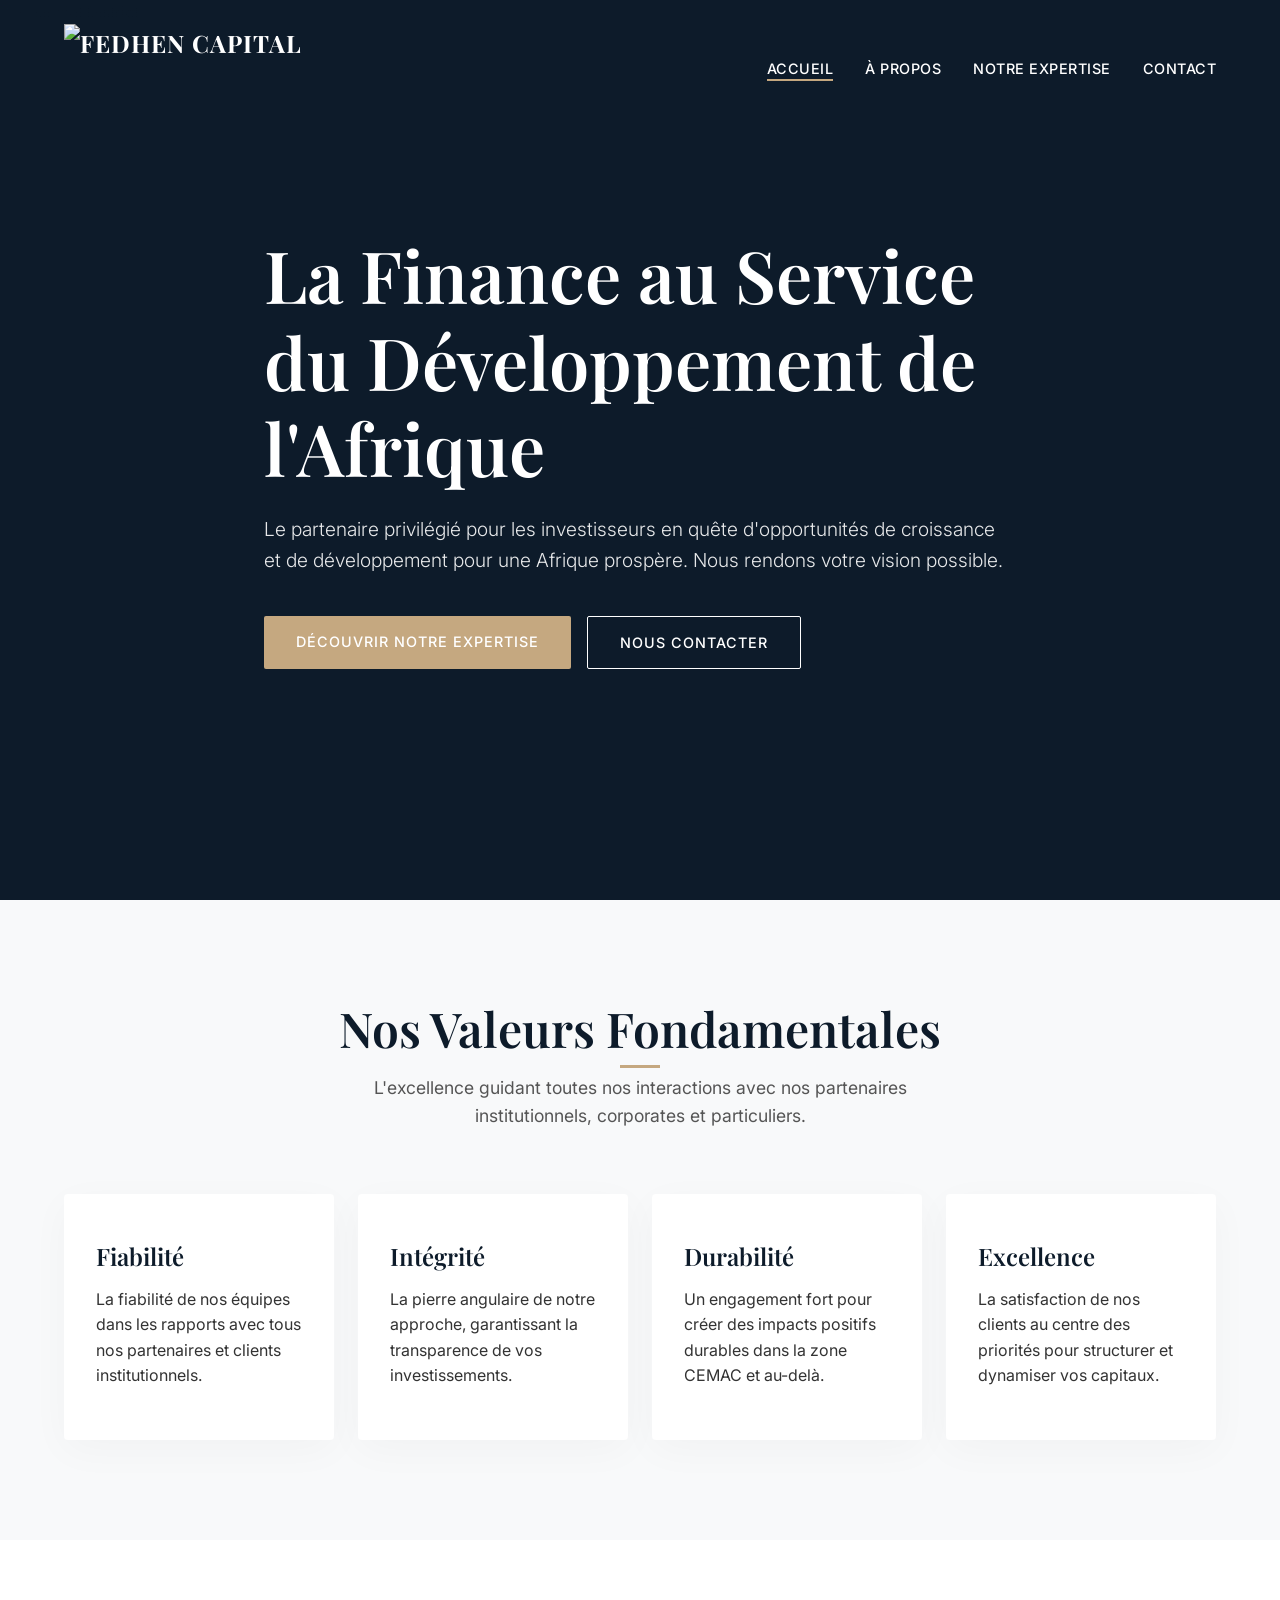
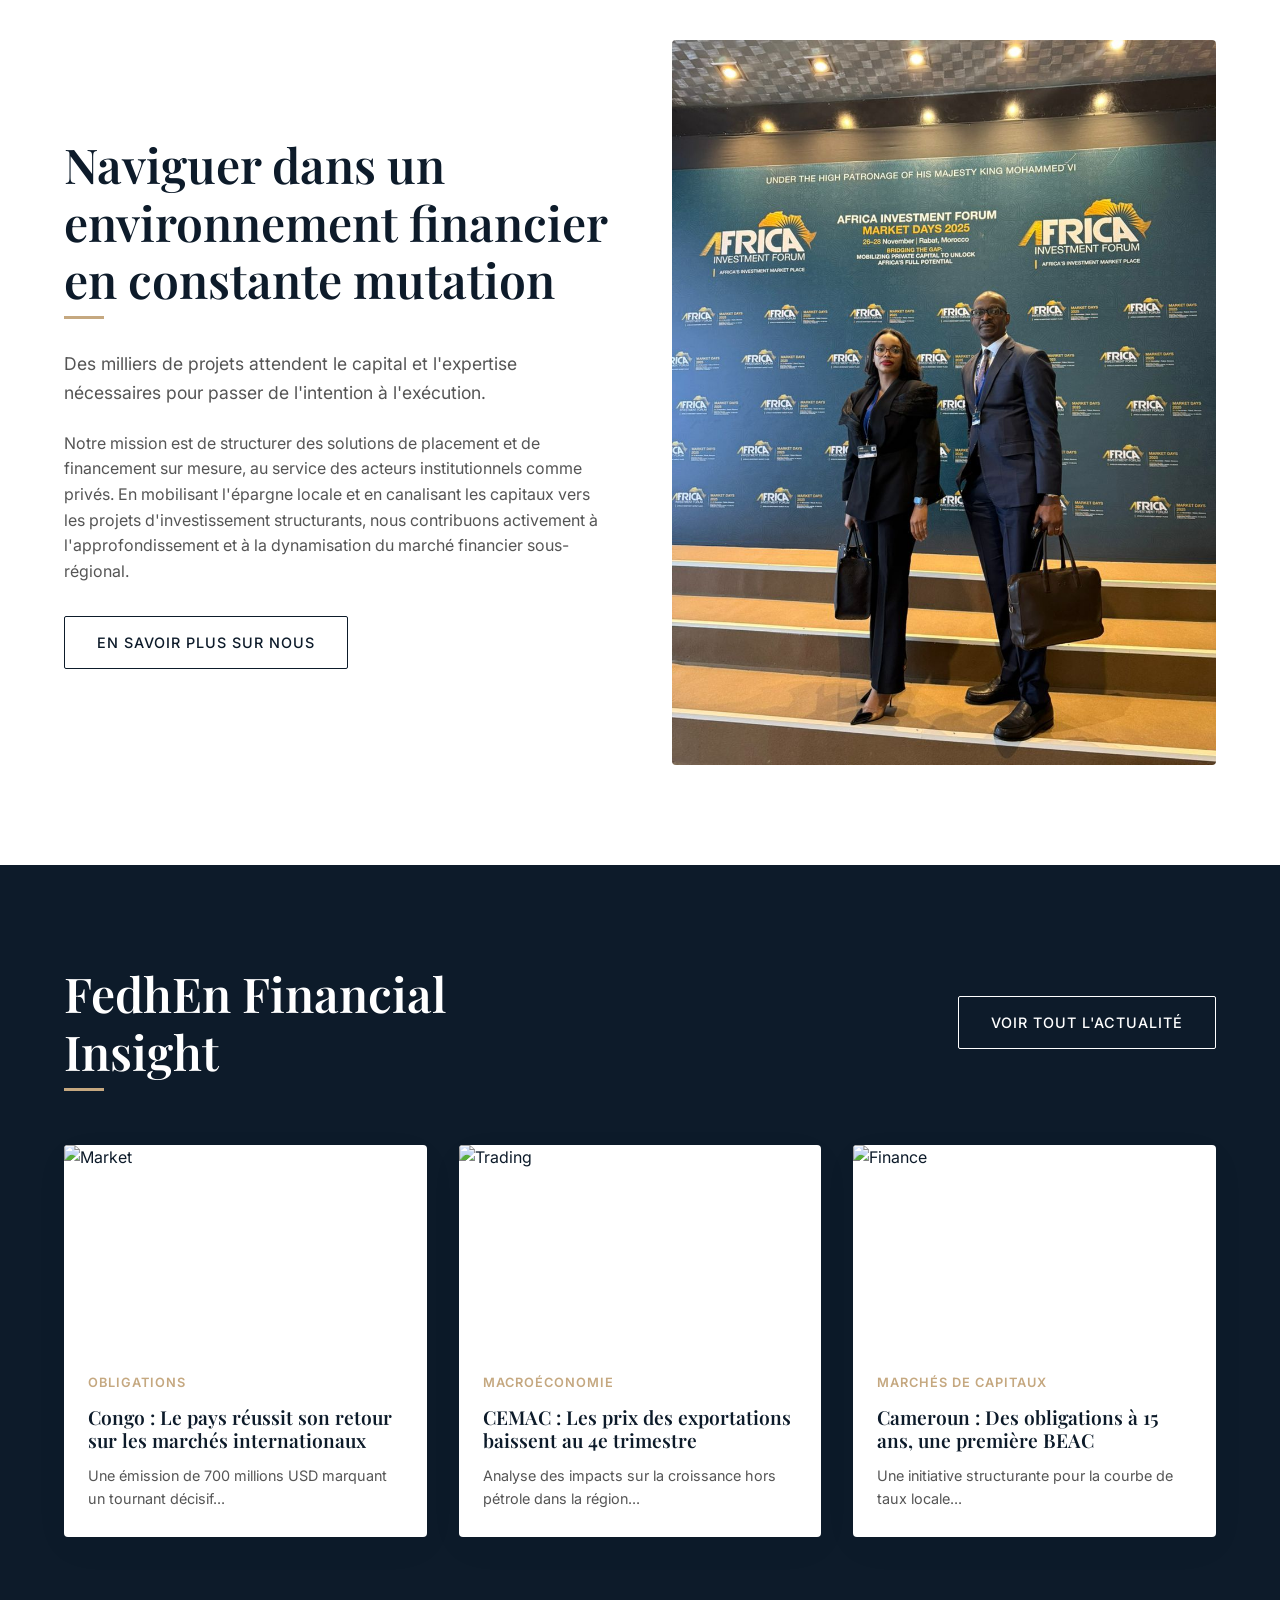
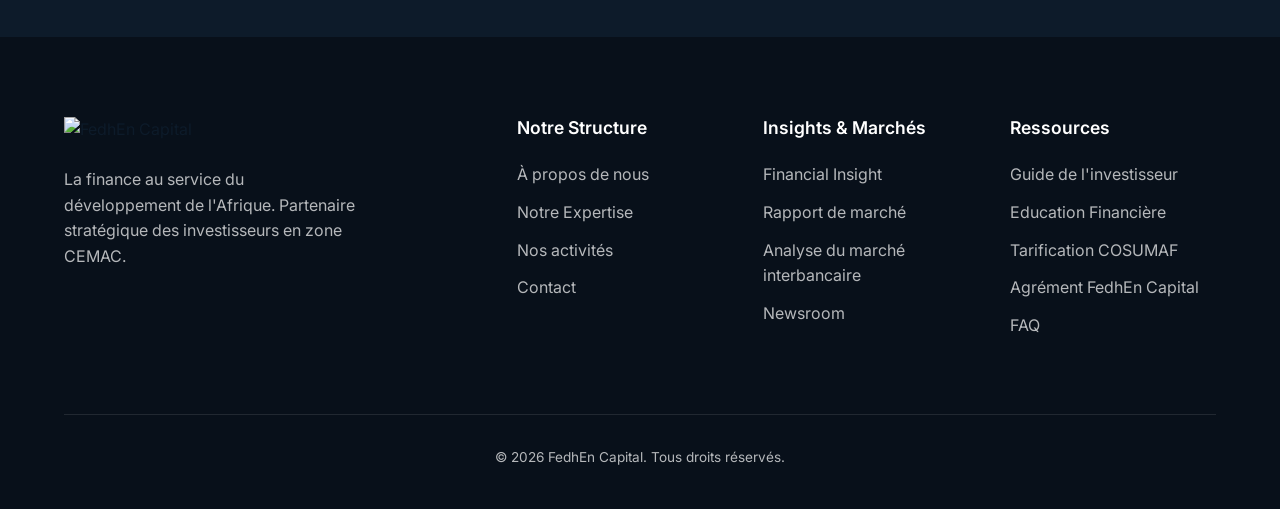
==== index.html @ e78f8519 "temporaire" ====
<!DOCTYPE html>
<html lang="fr">

<head>
    <meta charset="UTF-8">
    <meta name="viewport" content="width=device-width, initial-scale=1.0">
    <title>FedhEn Capital | La Finance au Service de l'Afrique</title>
    <link rel="stylesheet" href="styles.css">
    <!-- Phosphor Icons for premium minimal icons -->
    <script src="https://unpkg.com/@phosphor-icons/web"></script>
</head>

<body>

    <!-- Navigation -->
    <header class="header">
        <div class="container nav-container">
            <a href="index.html" class="logo" style="display: flex; align-items: center;">
                <img src="https://images.squarespace-cdn.com/content/v1/6548c4b282ae2309516428d2/ec15d735-2336-4e97-8e93-943d2e5110cf/FedhEn-logo.png?format=1500w"
                    alt="FedhEn Capital">
            </a>
            <ul class="nav-links">
                <li><a href="index.html" class="nav-link active">Accueil</a></li>
                <li><a href="about.html" class="nav-link">À propos</a></li>
                <li><a href="expertise.html" class="nav-link">Notre Expertise</a></li>
                <li><a href="contact.html" class="nav-link">Contact</a></li>
            </ul>
        </div>
    </header>

    <!-- Hero Section -->
    <section class="hero">
        <!-- Using a placeholder for a high-quality African financial hub image -->
        <img src="https://images.unsplash.com/photo-1579532537598-459ecdaf39cc?ixlib=rb-4.0.3&auto=format&fit=crop&w=2000&q=80"
            alt="Financial District" class="hero-bg">
        <div class="hero-overlay"></div>
        <div class="container hero-content">
            <h1 class="hero-title">La Finance au Service du Développement de l'Afrique</h1>
            <p class="hero-subtitle">Le partenaire privilégié pour les investisseurs en quête d'opportunités de
                croissance et de développement pour une Afrique prospère. Nous rendons votre vision possible.</p>
            <div class="hero-actions">
                <a href="expertise.html" class="btn btn-primary">Découvrir notre expertise</a>
                <a href="contact.html" class="btn btn-outline">Nous contacter</a>
            </div>
        </div>
    </section>

    <!-- Nos Valeurs Section -->
    <section class="section section-bg-light">
        <div class="container">
            <div class="section-header animate-on-scroll">
                <h2 class="section-title">Nos Valeurs Fondamentales</h2>
                <p class="section-subtitle">L'excellence guidant toutes nos interactions avec nos partenaires
                    institutionnels, corporates et particuliers.</p>
            </div>

            <div class="grid-4">
                <div class="value-card animate-on-scroll">
                    <i class="ph ph-shield-check value-icon"></i>
                    <h3 class="value-title">Fiabilité</h3>
                    <p>La fiabilité de nos équipes dans les rapports avec tous nos partenaires et clients
                        institutionnels.</p>
                </div>
                <div class="value-card animate-on-scroll" style="transition-delay: 0.1s">
                    <i class="ph ph-scales value-icon"></i>
                    <h3 class="value-title">Intégrité</h3>
                    <p>La pierre angulaire de notre approche, garantissant la transparence de vos investissements.</p>
                </div>
                <div class="value-card animate-on-scroll" style="transition-delay: 0.2s">
                    <i class="ph ph-leaf value-icon"></i>
                    <h3 class="value-title">Durabilité</h3>
                    <p>Un engagement fort pour créer des impacts positifs durables dans la zone CEMAC et au-delà.</p>
                </div>
                <div class="value-card animate-on-scroll" style="transition-delay: 0.3s">
                    <i class="ph ph-star value-icon"></i>
                    <h3 class="value-title">Excellence</h3>
                    <p>La satisfaction de nos clients au centre des priorités pour structurer et dynamiser vos capitaux.
                    </p>
                </div>
            </div>
        </div>
    </section>

    <!-- Mission Section -->
    <section class="section">
        <div class="container grid-2">
            <div class="animate-on-scroll">
                <h2 class="section-title left-align">Naviguer dans un environnement financier en constante mutation</h2>
                <br><br>
                <p style="margin-bottom: 24px; font-size: 1.1rem; color: var(--text-secondary);">
                    Des milliers de projets attendent le capital et l'expertise nécessaires pour passer de l'intention à
                    l'exécution.
                </p>
                <p style="margin-bottom: 32px; color: var(--text-secondary);">
                    Notre mission est de structurer des solutions de placement et de financement sur
                    mesure, au service des acteurs institutionnels comme privés. En mobilisant l'épargne locale et en
                    canalisant les capitaux vers les projets d'investissement structurants, nous contribuons activement
                    à l'approfondissement et à la dynamisation du marché financier sous-régional.
                </p>
                <a href="about.html" class="btn btn-outline-dark">En savoir plus sur nous</a>
            </div>
            <div class="image-block animate-on-scroll" style="transition-delay: 0.2s">
                <img src="1764606847807.jpg" alt="Corporate Team">
            </div>
        </div>
    </section>

    <!-- Insights Preview Section -->
    <section class="section section-bg-dark">
        <div class="container">
            <div class="grid-2 align-items-center" style="margin-bottom: 64px;">
                <h2 class="section-title left-align" style="margin-bottom: 0;">FedhEn Financial Insight</h2>
                <div style="text-align: right;">
                    <a href="#" class="btn btn-outline">Voir tout l'actualité</a>
                </div>
            </div>

            <div class="grid-3">
                <!-- Insight 1 -->
                <a href="#" class="value-card animate-on-scroll"
                    style="padding: 0; overflow: hidden; display: flex; flex-direction: column; background: var(--bg-white);">
                    <img src="https://images.unsplash.com/photo-1526304640581-d334cdbbf45e?ixlib=rb-4.0.3&auto=format&fit=crop&w=600&q=80"
                        alt="Market" style="height: 200px; object-fit: cover;">
                    <div style="padding: 24px;">
                        <span
                            style="color: var(--accent-gold); font-size: 0.8rem; font-weight: 600; text-transform: uppercase; letter-spacing: 1px;">Obligations</span>
                        <h3 style="color: var(--primary-color); font-size: 1.2rem; margin: 12px 0;">Congo : Le pays
                            réussit son retour sur les marchés internationaux</h3>
                        <p style="color: var(--text-secondary); font-size: 0.9rem;">Une émission de 700 millions USD
                            marquant un tournant décisif...</p>
                    </div>
                </a>

                <!-- Insight 2 -->
                <a href="#" class="value-card animate-on-scroll"
                    style="transition-delay: 0.1s; padding: 0; overflow: hidden; display: flex; flex-direction: column; background: var(--bg-white);">
                    <img src="https://images.unsplash.com/photo-1611974789855-9c2a0a7236a3?ixlib=rb-4.0.3&auto=format&fit=crop&w=600&q=80"
                        alt="Trading" style="height: 200px; object-fit: cover;">
                    <div style="padding: 24px;">
                        <span
                            style="color: var(--accent-gold); font-size: 0.8rem; font-weight: 600; text-transform: uppercase; letter-spacing: 1px;">Macroéconomie</span>
                        <h3 style="color: var(--primary-color); font-size: 1.2rem; margin: 12px 0;">CEMAC : Les prix des
                            exportations baissent au 4e trimestre</h3>
                        <p style="color: var(--text-secondary); font-size: 0.9rem;">Analyse des impacts sur la
                            croissance hors pétrole dans la région...</p>
                    </div>
                </a>

                <!-- Insight 3 -->
                <a href="#" class="value-card animate-on-scroll"
                    style="transition-delay: 0.2s; padding: 0; overflow: hidden; display: flex; flex-direction: column; background: var(--bg-white);">
                    <img src="https://images.unsplash.com/photo-1542744173-8e7e53415bb0?ixlib=rb-4.0.3&auto=format&fit=crop&w=600&q=80"
                        alt="Finance" style="height: 200px; object-fit: cover;">
                    <div style="padding: 24px;">
                        <span
                            style="color: var(--accent-gold); font-size: 0.8rem; font-weight: 600; text-transform: uppercase; letter-spacing: 1px;">Marchés
                            de Capitaux</span>
                        <h3 style="color: var(--primary-color); font-size: 1.2rem; margin: 12px 0;">Cameroun : Des
                            obligations à 15 ans, une première BEAC</h3>
                        <p style="color: var(--text-secondary); font-size: 0.9rem;">Une initiative structurante pour la
                            courbe de taux locale...</p>
                    </div>
                </a>
            </div>
        </div>
    </section>

    <!-- Footer -->
    <footer class="footer">
        <div class="container">
            <div class="footer-top">
                <div>
                    <a href="index.html" style="display: block; margin-bottom: 24px;">
                        <img src="https://images.squarespace-cdn.com/content/v1/6548c4b282ae2309516428d2/ec15d735-2336-4e97-8e93-943d2e5110cf/FedhEn-logo.png?format=1500w"
                            alt="FedhEn Capital" style="height: 48px; object-fit: contain;">
                    </a>
                    <p style="max-width: 300px; margin-bottom: 24px;">La finance au service du développement de
                        l'Afrique. Partenaire stratégique des investisseurs en zone CEMAC.</p>
                    <div style="display: flex; gap: 16px;">
                        <a href="https://www.linkedin.com/company/fedhen-capital" target="_blank"
                            rel="noopener noreferrer"
                            style="color: #ffffff; text-decoration: none; opacity: 0.8; transition: opacity 0.3s;"
                            onmouseover="this.style.opacity='1'" onmouseout="this.style.opacity='0.8'">
                            <i class="ph ph-linkedin-logo" style="font-size: 1.5rem;"></i>
                        </a>
                        <a href="https://x.com/fedhencapital/" target="_blank" rel="noopener noreferrer"
                            style="color: #ffffff; text-decoration: none; opacity: 0.8; transition: opacity 0.3s;"
                            onmouseover="this.style.opacity='1'" onmouseout="this.style.opacity='0.8'">
                            <i class="ph ph-x-logo" style="font-size: 1.5rem;"></i>
                        </a>
                        <a href="https://www.youtube.com/channel/UCZLMgZ0n9Mt7yTv1BQsB52A" target="_blank"
                            rel="noopener noreferrer"
                            style="color: #ffffff; text-decoration: none; opacity: 0.8; transition: opacity 0.3s;"
                            onmouseover="this.style.opacity='1'" onmouseout="this.style.opacity='0.8'">
                            <i class="ph ph-youtube-logo" style="font-size: 1.5rem;"></i>
                        </a>
                    </div>
                </div>
                <div>
                    <h4 class="footer-title">Notre Structure</h4>
                    <ul class="footer-links">
                        <li><a href="about.html">À propos de nous</a></li>
                        <li><a href="expertise.html">Notre Expertise</a></li>
                        <li><a href="#">Nos activités</a></li>
                        <li><a href="contact.html">Contact</a></li>
                    </ul>
                </div>
                <div>
                    <h4 class="footer-title">Insights & Marchés</h4>
                    <ul class="footer-links">
                        <li><a href="#">Financial Insight</a></li>
                        <li><a href="#">Rapport de marché</a></li>
                        <li><a href="#">Analyse du marché interbancaire</a></li>
                        <li><a href="#">Newsroom</a></li>
                    </ul>
                </div>
                <div>
                    <h4 class="footer-title">Ressources</h4>
                    <ul class="footer-links">
                        <li><a href="#">Guide de l'investisseur</a></li>
                        <li><a href="#">Education Financière</a></li>
                        <li><a href="INSTRUCTION-COSUMAF-N23-24-DU-18-JUILLET-2024-PORTANT-TARIFICATION-APPLICABLE-SUR-LE-MARCHE-FINANCIE.pdf"
                                target="_blank">Tarification
                                COSUMAF</a></li>
                        <li><a href="Agrément+FEDHEN+CAPITAL.pdf" target="_blank">Agrément FedhEn Capital</a></li>
                        <li><a href="#">FAQ</a></li>
                    </ul>
                </div>
            </div>
            <div class="footer-bottom">
                <p>&copy; 2026 FedhEn Capital. Tous droits réservés.</p>
            </div>
        </div>
    </footer>

    <script src="script.js"></script>
</body>

</html>
---- styles.css ----
@import url('https://fonts.googleapis.com/css2?family=Inter:wght@300;400;500;600&family=Playfair+Display:ital,wght@0,400;0,600;0,700;1,400&display=swap');

:root {
  /* Premium Color Palette */
  --primary-color: #0d1b2a;
  /* Deep Navy / Slate */
  --secondary-color: #1b263b;
  /* Lighter Navy */
  --accent-gold: #c5a880;
  /* Refined Metallic Gold */
  --accent-gold-hover: #b4966d;
  --text-primary: #333333;
  --text-secondary: #555555;
  --bg-light: #f8f9fa;
  --bg-white: #ffffff;

  /* Typography */
  --font-heading: 'Playfair Display', serif;
  --font-body: 'Inter', sans-serif;

  /* Spacing */
  --section-padding: 100px 0;
  --container-width: 1200px;

  /* Transitions */
  --transition-smooth: all 0.3s cubic-bezier(0.25, 0.8, 0.25, 1);
}

/* Base Styles */
* {
  margin: 0;
  padding: 0;
  box-sizing: border-box;
}

body {
  font-family: var(--font-body);
  color: var(--text-primary);
  line-height: 1.6;
  background-color: var(--bg-white);
  -webkit-font-smoothing: antialiased;
}

h1,
h2,
h3,
h4,
h5,
h6 {
  font-family: var(--font-heading);
  color: var(--primary-color);
  font-weight: 600;
  line-height: 1.2;
}

a {
  text-decoration: none;
  color: var(--primary-color);
  transition: var(--transition-smooth);
}

/* Layout Utilities */
.container {
  width: 100%;
  max-width: var(--container-width);
  margin: 0 auto;
  padding: 0 24px;
}

.section {
  padding: var(--section-padding);
}

.section-bg-light {
  background-color: var(--bg-light);
}

.section-bg-dark {
  background-color: var(--primary-color);
  color: var(--bg-white);
}

.section-bg-dark h2,
.section-bg-dark h3 {
  color: var(--bg-white);
}

/* Header & Navigation */
.header {
  position: fixed;
  top: 0;
  left: 0;
  width: 100%;
  padding: 24px 0;
  z-index: 1000;
  background: transparent;
  transition: var(--transition-smooth);
}

.header.scrolled {
  background: var(--bg-white);
  padding: 16px 0;
  box-shadow: 0 4px 20px rgba(0, 0, 0, 0.05);
}

.header.scrolled .nav-link {
  color: var(--primary-color);
}

.header.scrolled .logo {
  color: var(--primary-color);
}

.nav-container {
  display: flex;
  justify-content: space-between;
  align-items: center;
}

.logo {
  font-family: var(--font-heading);
  font-size: 1.5rem;
  font-weight: 700;
  color: var(--bg-white);
  text-transform: uppercase;
  letter-spacing: 1px;
}

.logo img {
  height: 90px;
  object-fit: contain;
  transition: var(--transition-smooth);
}

.header.scrolled .logo img {
  height: 48px;
}

.logo span {
  color: var(--accent-gold);
}

.nav-links {
  display: flex;
  gap: 32px;
  list-style: none;
}

.nav-link {
  font-size: 0.9rem;
  font-weight: 500;
  color: var(--bg-white);
  text-transform: uppercase;
  letter-spacing: 0.5px;
  position: relative;
}

.nav-link::after {
  content: '';
  position: absolute;
  bottom: -4px;
  left: 0;
  width: 0;
  height: 2px;
  background-color: var(--accent-gold);
  transition: var(--transition-smooth);
}

.nav-link:hover::after,
.nav-link.active::after {
  width: 100%;
}

/* Buttons */
.btn {
  display: inline-block;
  padding: 14px 32px;
  font-size: 0.9rem;
  font-weight: 500;
  text-transform: uppercase;
  letter-spacing: 1px;
  border-radius: 2px;
  cursor: pointer;
  transition: var(--transition-smooth);
  border: none;
  font-family: var(--font-body);
}

.btn-primary {
  background-color: var(--accent-gold);
  color: var(--bg-white);
}

.btn-primary:hover {
  background-color: var(--accent-gold-hover);
  transform: translateY(-2px);
  box-shadow: 0 10px 20px rgba(197, 168, 128, 0.2);
}

.btn-outline {
  background-color: transparent;
  color: var(--bg-white);
  border: 1px solid var(--bg-white);
}

.btn-outline:hover {
  background-color: var(--bg-white);
  color: var(--primary-color);
}

.btn-outline-dark {
  background-color: transparent;
  color: var(--primary-color);
  border: 1px solid var(--primary-color);
}

.btn-outline-dark:hover {
  background-color: var(--primary-color);
  color: var(--bg-white);
}

/* Hero Section */
.hero {
  height: 100vh;
  min-height: 600px;
  display: flex;
  align-items: center;
  position: relative;
  background-color: var(--primary-color);
  overflow: hidden;
}

.hero-bg {
  position: absolute;
  top: 0;
  left: 0;
  width: 100%;
  height: 100%;
  object-fit: cover;
  opacity: 0.4;
  /* Dark gradient effect instead of heavy yellow filter */
  mix-blend-mode: overlay;
}

.hero-overlay {
  position: absolute;
  top: 0;
  left: 0;
  width: 100%;
  height: 100%;
  background: linear-gradient(90deg, var(--primary-color) 0%, rgba(13, 27, 42, 0.7) 100%);
}

.hero-content {
  position: relative;
  z-index: 10;
  max-width: 800px;
  color: var(--bg-white);
}

.hero-title {
  font-size: 4.5rem;
  margin-bottom: 24px;
  color: var(--bg-white);
  animation: fadeInUp 1s ease-out;
}

.hero-subtitle {
  font-size: 1.2rem;
  font-weight: 300;
  margin-bottom: 40px;
  color: rgba(255, 255, 255, 0.9);
  animation: fadeInUp 1s ease-out 0.2s backwards;
}

.hero-actions {
  display: flex;
  gap: 16px;
  animation: fadeInUp 1s ease-out 0.4s backwards;
}

/* Sections */
.section-header {
  text-align: center;
  margin-bottom: 64px;
}

.section-title {
  font-size: 3rem;
  margin-bottom: 16px;
  position: relative;
  display: inline-block;
}

.section-title::after {
  content: '';
  position: absolute;
  bottom: -10px;
  left: 50%;
  transform: translateX(-50%);
  width: 40px;
  height: 3px;
  background-color: var(--accent-gold);
}

.section-title.left-align {
  text-align: left;
}

.section-title.left-align::after {
  left: 0;
  transform: none;
}

.section-subtitle {
  font-size: 1.1rem;
  color: var(--text-secondary);
  max-width: 600px;
  margin: 0 auto;
}

/* Grid Layouts */
.grid-2 {
  display: grid;
  grid-template-columns: 1fr 1fr;
  gap: 64px;
  align-items: center;
}

.grid-3 {
  display: grid;
  grid-template-columns: repeat(3, 1fr);
  gap: 32px;
}

.grid-4 {
  display: grid;
  grid-template-columns: repeat(4, 1fr);
  gap: 24px;
}

/* Cards */
.value-card {
  background: var(--bg-white);
  padding: 48px 32px;
  border-radius: 4px;
  box-shadow: 0 10px 40px rgba(0, 0, 0, 0.03);
  transition: var(--transition-smooth);
  border-bottom: 3px solid transparent;
  height: 100%;
}

.value-card:hover {
  transform: translateY(-10px);
  border-bottom-color: var(--accent-gold);
  box-shadow: 0 20px 40px rgba(0, 0, 0, 0.08);
}

.value-icon {
  font-size: 2.5rem;
  color: var(--accent-gold);
  margin-bottom: 24px;
}

.value-title {
  font-size: 1.5rem;
  margin-bottom: 16px;
}

/* Image With Text Block */
.image-block {
  position: relative;
  border-radius: 4px;
  overflow: hidden;
}

.image-block img {
  width: 100%;
  height: auto;
  display: block;
}

/* Stats / Highlights */
.stat-box {
  text-align: center;
  padding: 32px;
  border-right: 1px solid rgba(255, 255, 255, 0.1);
}

.stat-box:last-child {
  border-right: none;
}

.stat-number {
  font-family: var(--font-heading);
  font-size: 3.5rem;
  color: var(--accent-gold);
  margin-bottom: 8px;
}

.stat-label {
  font-size: 0.9rem;
  text-transform: uppercase;
  letter-spacing: 1px;
}

/* Footer */
.footer {
  background-color: #08101a;
  color: rgba(255, 255, 255, 0.7);
  padding: 80px 0 40px;
}

.footer-top {
  display: grid;
  grid-template-columns: 2fr 1fr 1fr 1fr;
  gap: 40px;
  margin-bottom: 64px;
}

.footer-logo {
  font-family: var(--font-heading);
  font-size: 1.5rem;
  color: var(--bg-white);
  margin-bottom: 24px;
}

.footer-logo span {
  color: var(--accent-gold);
}

.footer-title {
  color: var(--bg-white);
  font-size: 1.1rem;
  margin-bottom: 24px;
  font-family: var(--font-body);
}

.footer-links {
  list-style: none;
}

.footer-links li {
  margin-bottom: 12px;
}

.footer-links a {
  color: rgba(255, 255, 255, 0.7);
}

.footer-links a:hover {
  color: var(--accent-gold);
}

.footer-bottom {
  text-align: center;
  padding-top: 32px;
  border-top: 1px solid rgba(255, 255, 255, 0.1);
  font-size: 0.85rem;
}

/* Animations */
@keyframes fadeInUp {
  from {
    opacity: 0;
    transform: translateY(30px);
  }

  to {
    opacity: 1;
    transform: translateY(0);
  }
}

.animate-on-scroll {
  opacity: 0;
  transform: translateY(30px);
  transition: all 0.8s cubic-bezier(0.25, 0.8, 0.25, 1);
}

.animate-on-scroll.visible {
  opacity: 1;
  transform: translateY(0);
}

/* Responsive */
@media (max-width: 992px) {
  .hero-title {
    font-size: 3.5rem;
  }

  .grid-2,
  .grid-4 {
    grid-template-columns: 1fr 1fr;
  }

  .footer-top {
    grid-template-columns: 1fr 1fr;
  }
}

@media (max-width: 768px) {
  .hero-title {
    font-size: 2.5rem;
  }

  .nav-links {
    display: none;
    /* Add mobile menu later */
  }

  .grid-2,
  .grid-3,
  .grid-4 {
    grid-template-columns: 1fr;
  }

  .footer-top {
    grid-template-columns: 1fr;
  }

  .section-padding {
    padding: 60px 0;
  }

  .section-title {
    font-size: 2.5rem;
  }
}
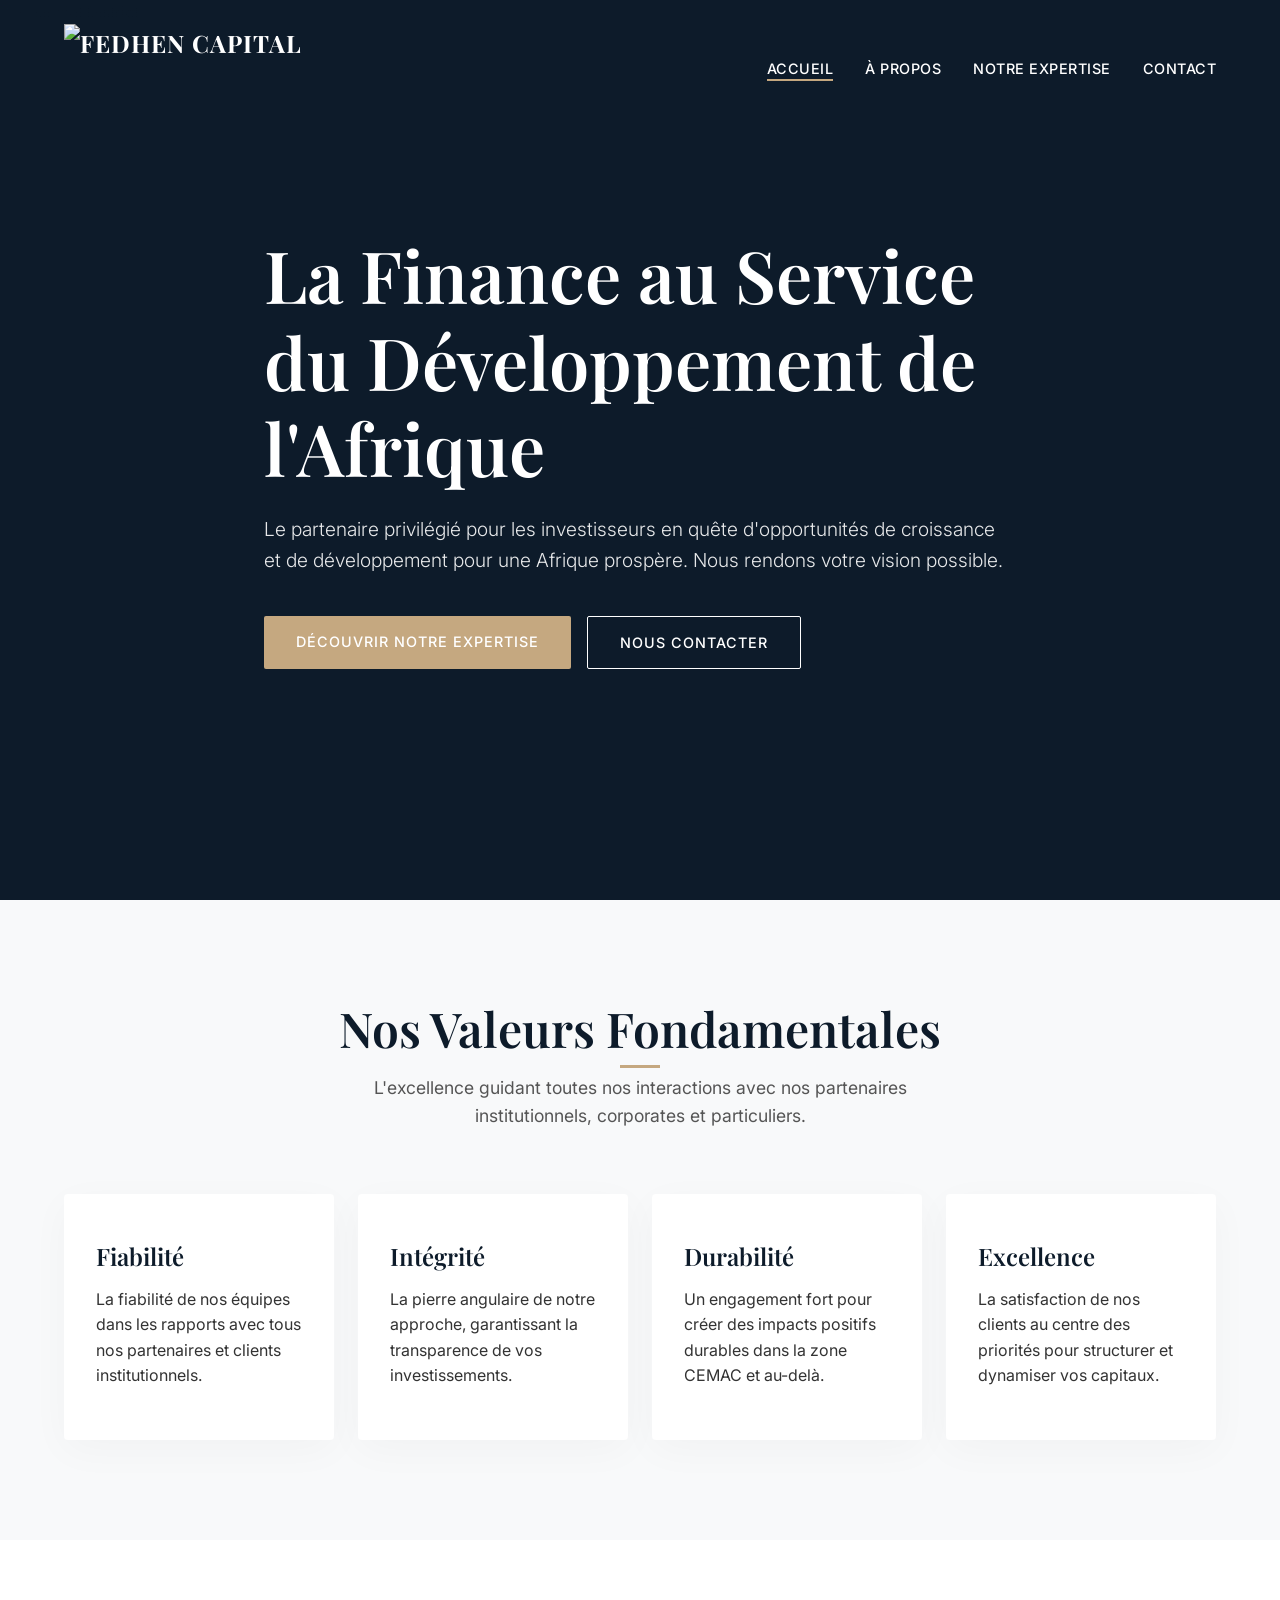
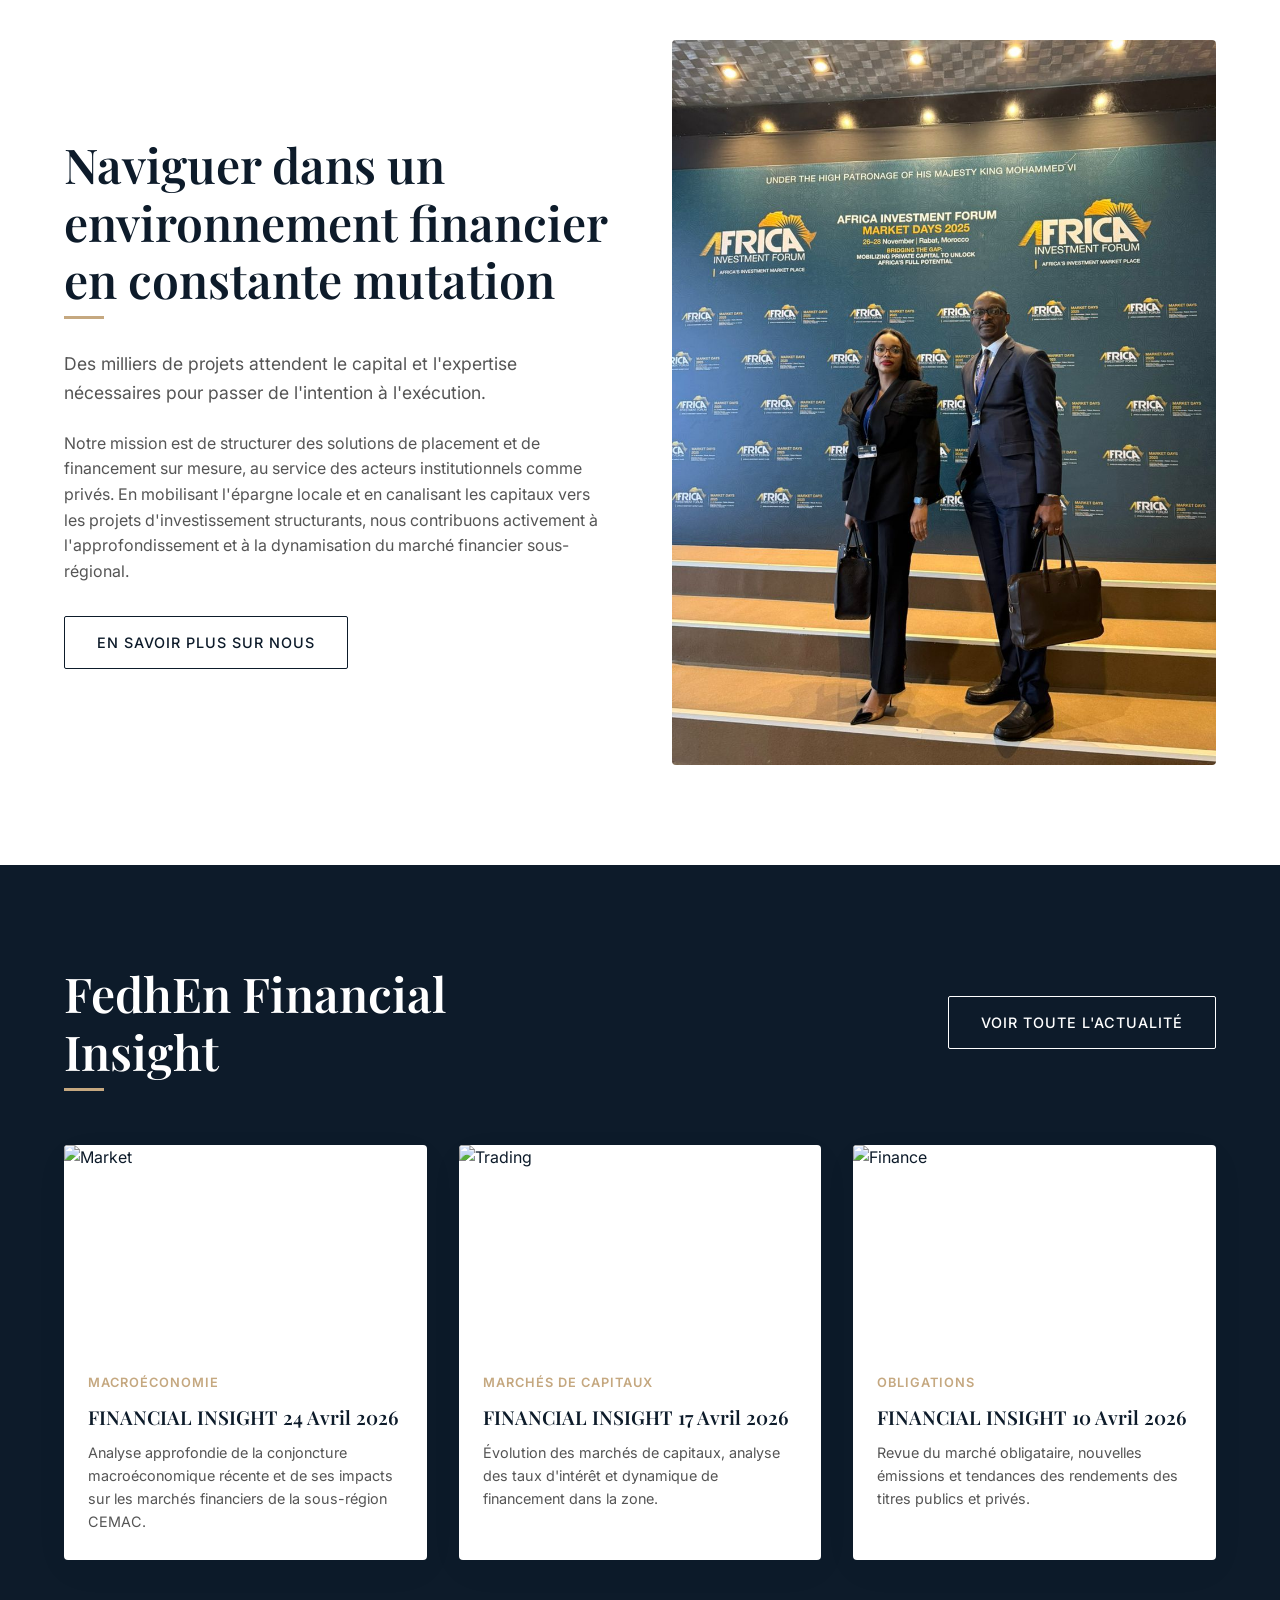
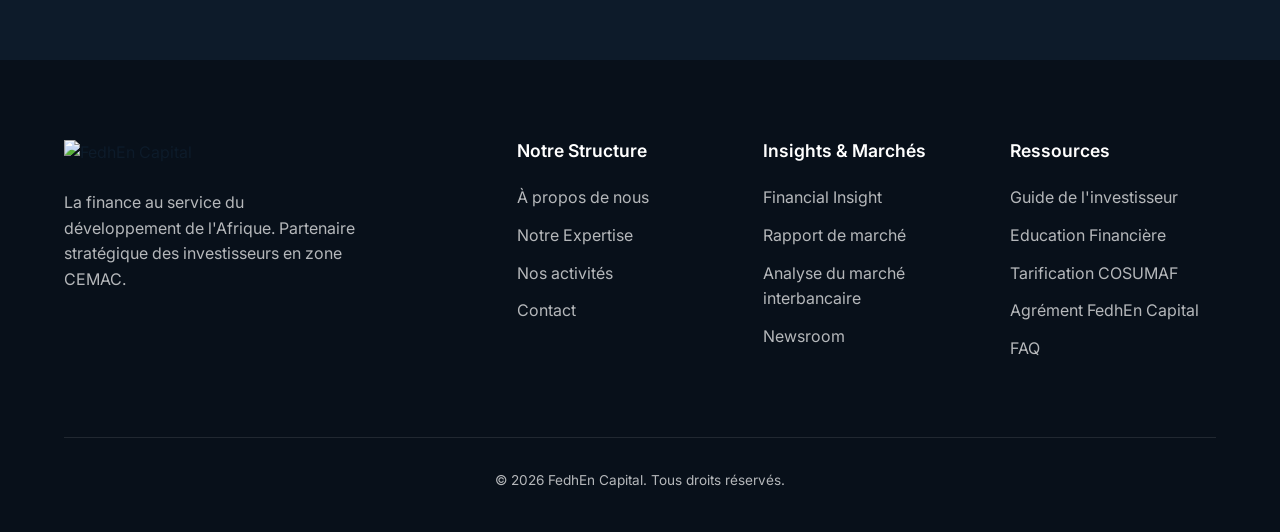
==== commit 59c49ebb: "Add files via upload" ====
--- a/index.html
+++ b/index.html
@@ -5,6 +5,7 @@
     <meta charset="UTF-8">
     <meta name="viewport" content="width=device-width, initial-scale=1.0">
     <title>FedhEn Capital | La Finance au Service de l'Afrique</title>
+    <link rel="icon" type="image/png" href="FedhEn-logo.png">
     <link rel="stylesheet" href="styles.css">
     <!-- Phosphor Icons for premium minimal icons -->
     <script src="https://unpkg.com/@phosphor-icons/web"></script>
@@ -111,54 +112,47 @@
             <div class="grid-2 align-items-center" style="margin-bottom: 64px;">
                 <h2 class="section-title left-align" style="margin-bottom: 0;">FedhEn Financial Insight</h2>
                 <div style="text-align: right;">
-                    <a href="#" class="btn btn-outline">Voir tout l'actualité</a>
+                    <a href="financial-insights.html" class="btn btn-outline">Voir toute l'actualité</a>
                 </div>
             </div>
 
             <div class="grid-3">
                 <!-- Insight 1 -->
-                <a href="#" class="value-card animate-on-scroll"
+                <a href="FINANCIAL INSIGHT_24042026.pdf" target="_blank" class="value-card animate-on-scroll"
                     style="padding: 0; overflow: hidden; display: flex; flex-direction: column; background: var(--bg-white);">
                     <img src="https://images.unsplash.com/photo-1526304640581-d334cdbbf45e?ixlib=rb-4.0.3&auto=format&fit=crop&w=600&q=80"
                         alt="Market" style="height: 200px; object-fit: cover;">
                     <div style="padding: 24px;">
                         <span
-                            style="color: var(--accent-gold); font-size: 0.8rem; font-weight: 600; text-transform: uppercase; letter-spacing: 1px;">Obligations</span>
-                        <h3 style="color: var(--primary-color); font-size: 1.2rem; margin: 12px 0;">Congo : Le pays
-                            réussit son retour sur les marchés internationaux</h3>
-                        <p style="color: var(--text-secondary); font-size: 0.9rem;">Une émission de 700 millions USD
-                            marquant un tournant décisif...</p>
+                            style="color: var(--accent-gold); font-size: 0.8rem; font-weight: 600; text-transform: uppercase; letter-spacing: 1px;">Macroéconomie</span>
+                        <h3 style="color: var(--primary-color); font-size: 1.2rem; margin: 12px 0;">FINANCIAL INSIGHT 24 Avril 2026</h3>
+                        <p style="color: var(--text-secondary); font-size: 0.9rem;">Analyse approfondie de la conjoncture macroéconomique récente et de ses impacts sur les marchés financiers de la sous-région CEMAC.</p>
                     </div>
                 </a>
 
                 <!-- Insight 2 -->
-                <a href="#" class="value-card animate-on-scroll"
+                <a href="FINANCIAL INSIGHT_17042026.pdf" target="_blank" class="value-card animate-on-scroll"
                     style="transition-delay: 0.1s; padding: 0; overflow: hidden; display: flex; flex-direction: column; background: var(--bg-white);">
                     <img src="https://images.unsplash.com/photo-1611974789855-9c2a0a7236a3?ixlib=rb-4.0.3&auto=format&fit=crop&w=600&q=80"
                         alt="Trading" style="height: 200px; object-fit: cover;">
                     <div style="padding: 24px;">
                         <span
-                            style="color: var(--accent-gold); font-size: 0.8rem; font-weight: 600; text-transform: uppercase; letter-spacing: 1px;">Macroéconomie</span>
-                        <h3 style="color: var(--primary-color); font-size: 1.2rem; margin: 12px 0;">CEMAC : Les prix des
-                            exportations baissent au 4e trimestre</h3>
-                        <p style="color: var(--text-secondary); font-size: 0.9rem;">Analyse des impacts sur la
-                            croissance hors pétrole dans la région...</p>
+                            style="color: var(--accent-gold); font-size: 0.8rem; font-weight: 600; text-transform: uppercase; letter-spacing: 1px;">Marchés de Capitaux</span>
+                        <h3 style="color: var(--primary-color); font-size: 1.2rem; margin: 12px 0;">FINANCIAL INSIGHT 17 Avril 2026</h3>
+                        <p style="color: var(--text-secondary); font-size: 0.9rem;">Évolution des marchés de capitaux, analyse des taux d'intérêt et dynamique de financement dans la zone.</p>
                     </div>
                 </a>
 
                 <!-- Insight 3 -->
-                <a href="#" class="value-card animate-on-scroll"
+                <a href="FINANCIAL INSIGHT_10042026.pdf" target="_blank" class="value-card animate-on-scroll"
                     style="transition-delay: 0.2s; padding: 0; overflow: hidden; display: flex; flex-direction: column; background: var(--bg-white);">
                     <img src="https://images.unsplash.com/photo-1542744173-8e7e53415bb0?ixlib=rb-4.0.3&auto=format&fit=crop&w=600&q=80"
                         alt="Finance" style="height: 200px; object-fit: cover;">
                     <div style="padding: 24px;">
                         <span
-                            style="color: var(--accent-gold); font-size: 0.8rem; font-weight: 600; text-transform: uppercase; letter-spacing: 1px;">Marchés
-                            de Capitaux</span>
-                        <h3 style="color: var(--primary-color); font-size: 1.2rem; margin: 12px 0;">Cameroun : Des
-                            obligations à 15 ans, une première BEAC</h3>
-                        <p style="color: var(--text-secondary); font-size: 0.9rem;">Une initiative structurante pour la
-                            courbe de taux locale...</p>
+                            style="color: var(--accent-gold); font-size: 0.8rem; font-weight: 600; text-transform: uppercase; letter-spacing: 1px;">Obligations</span>
+                        <h3 style="color: var(--primary-color); font-size: 1.2rem; margin: 12px 0;">FINANCIAL INSIGHT 10 Avril 2026</h3>
+                        <p style="color: var(--text-secondary); font-size: 0.9rem;">Revue du marché obligataire, nouvelles émissions et tendances des rendements des titres publics et privés.</p>
                     </div>
                 </a>
             </div>
@@ -208,7 +202,7 @@
                 <div>
                     <h4 class="footer-title">Insights & Marchés</h4>
                     <ul class="footer-links">
-                        <li><a href="#">Financial Insight</a></li>
+                        <li><a href="financial-insights.html">Financial Insight</a></li>
                         <li><a href="#">Rapport de marché</a></li>
                         <li><a href="#">Analyse du marché interbancaire</a></li>
                         <li><a href="#">Newsroom</a></li>
--- a/styles.css
+++ b/styles.css
@@ -80,6 +80,7 @@
   color: var(--bg-white);
 }
 
+.section-bg-dark h1,
 .section-bg-dark h2,
 .section-bg-dark h3 {
   color: var(--bg-white);
@@ -526,4 +527,167 @@
   .section-title {
     font-size: 2.5rem;
   }
+}
+
+/* Insights Page Styles */
+.insights-controls {
+  display: flex;
+  justify-content: space-between;
+  align-items: center;
+  margin-bottom: 40px;
+  flex-wrap: wrap;
+  gap: 20px;
+}
+
+.filters {
+  display: flex;
+  gap: 16px;
+}
+
+.form-input {
+  padding: 12px 16px;
+  border: 1px solid #ddd;
+  border-radius: 4px;
+  font-family: var(--font-body);
+  font-size: 0.9rem;
+  color: var(--text-primary);
+  background-color: var(--bg-white);
+  outline: none;
+  transition: var(--transition-smooth);
+}
+
+.form-input:focus {
+  border-color: var(--accent-gold);
+}
+
+.view-toggles {
+  display: flex;
+  gap: 8px;
+}
+
+.view-btn {
+  background: transparent;
+  border: 1px solid #ddd;
+  padding: 8px;
+  border-radius: 4px;
+  cursor: pointer;
+  color: var(--text-secondary);
+  transition: var(--transition-smooth);
+  display: flex;
+  align-items: center;
+  justify-content: center;
+  font-size: 1.2rem;
+}
+
+.view-btn.active, .view-btn:hover {
+  background-color: var(--primary-color);
+  color: var(--bg-white);
+  border-color: var(--primary-color);
+}
+
+.insight-card {
+  display: flex;
+  flex-direction: column;
+  padding: 32px;
+}
+
+.insight-theme {
+  color: var(--accent-gold);
+  font-size: 0.8rem;
+  font-weight: 600;
+  text-transform: uppercase;
+  letter-spacing: 1px;
+  display: inline-block;
+  margin-bottom: 8px;
+}
+
+.insight-title {
+  font-size: 1.25rem;
+  margin-bottom: 12px;
+}
+
+.insight-date {
+  color: var(--text-secondary);
+  font-size: 0.85rem;
+  margin-bottom: 16px;
+  display: flex;
+  align-items: center;
+  gap: 4px;
+}
+
+.insight-summary {
+  color: var(--text-secondary);
+  font-size: 0.95rem;
+  margin-bottom: 24px;
+  flex-grow: 1;
+}
+
+.insight-actions {
+  margin-top: auto;
+}
+
+.btn-download {
+  display: inline-flex;
+  align-items: center;
+  gap: 8px;
+  padding: 10px 20px;
+  font-size: 0.85rem;
+  width: 100%;
+  justify-content: center;
+}
+
+/* List View Styles */
+.insights-grid.list-view {
+  display: flex;
+  flex-direction: column;
+  gap: 24px;
+}
+
+.insights-grid.list-view .insight-card {
+  flex-direction: row;
+  align-items: center;
+  padding: 24px 32px;
+}
+
+.insights-grid.list-view .insight-content {
+  display: flex;
+  flex-direction: row;
+  align-items: center;
+  width: 100%;
+  gap: 32px;
+}
+
+.insights-grid.list-view .insight-title {
+  margin-bottom: 0;
+  flex: 2;
+}
+
+.insights-grid.list-view .insight-summary {
+  display: none;
+}
+
+.insights-grid.list-view .insight-actions {
+  margin-top: 0;
+  flex: 1;
+  text-align: right;
+}
+
+.insights-grid.list-view .insight-theme,
+.insights-grid.list-view .insight-date {
+  margin-bottom: 0;
+  flex: 1;
+}
+
+@media (max-width: 992px) {
+  .insights-grid.list-view .insight-content {
+    flex-direction: column;
+    align-items: flex-start;
+    gap: 16px;
+  }
+  .insights-grid.list-view .insight-summary {
+    display: block;
+  }
+  .insights-grid.list-view .insight-actions {
+    width: 100%;
+  }
 }
